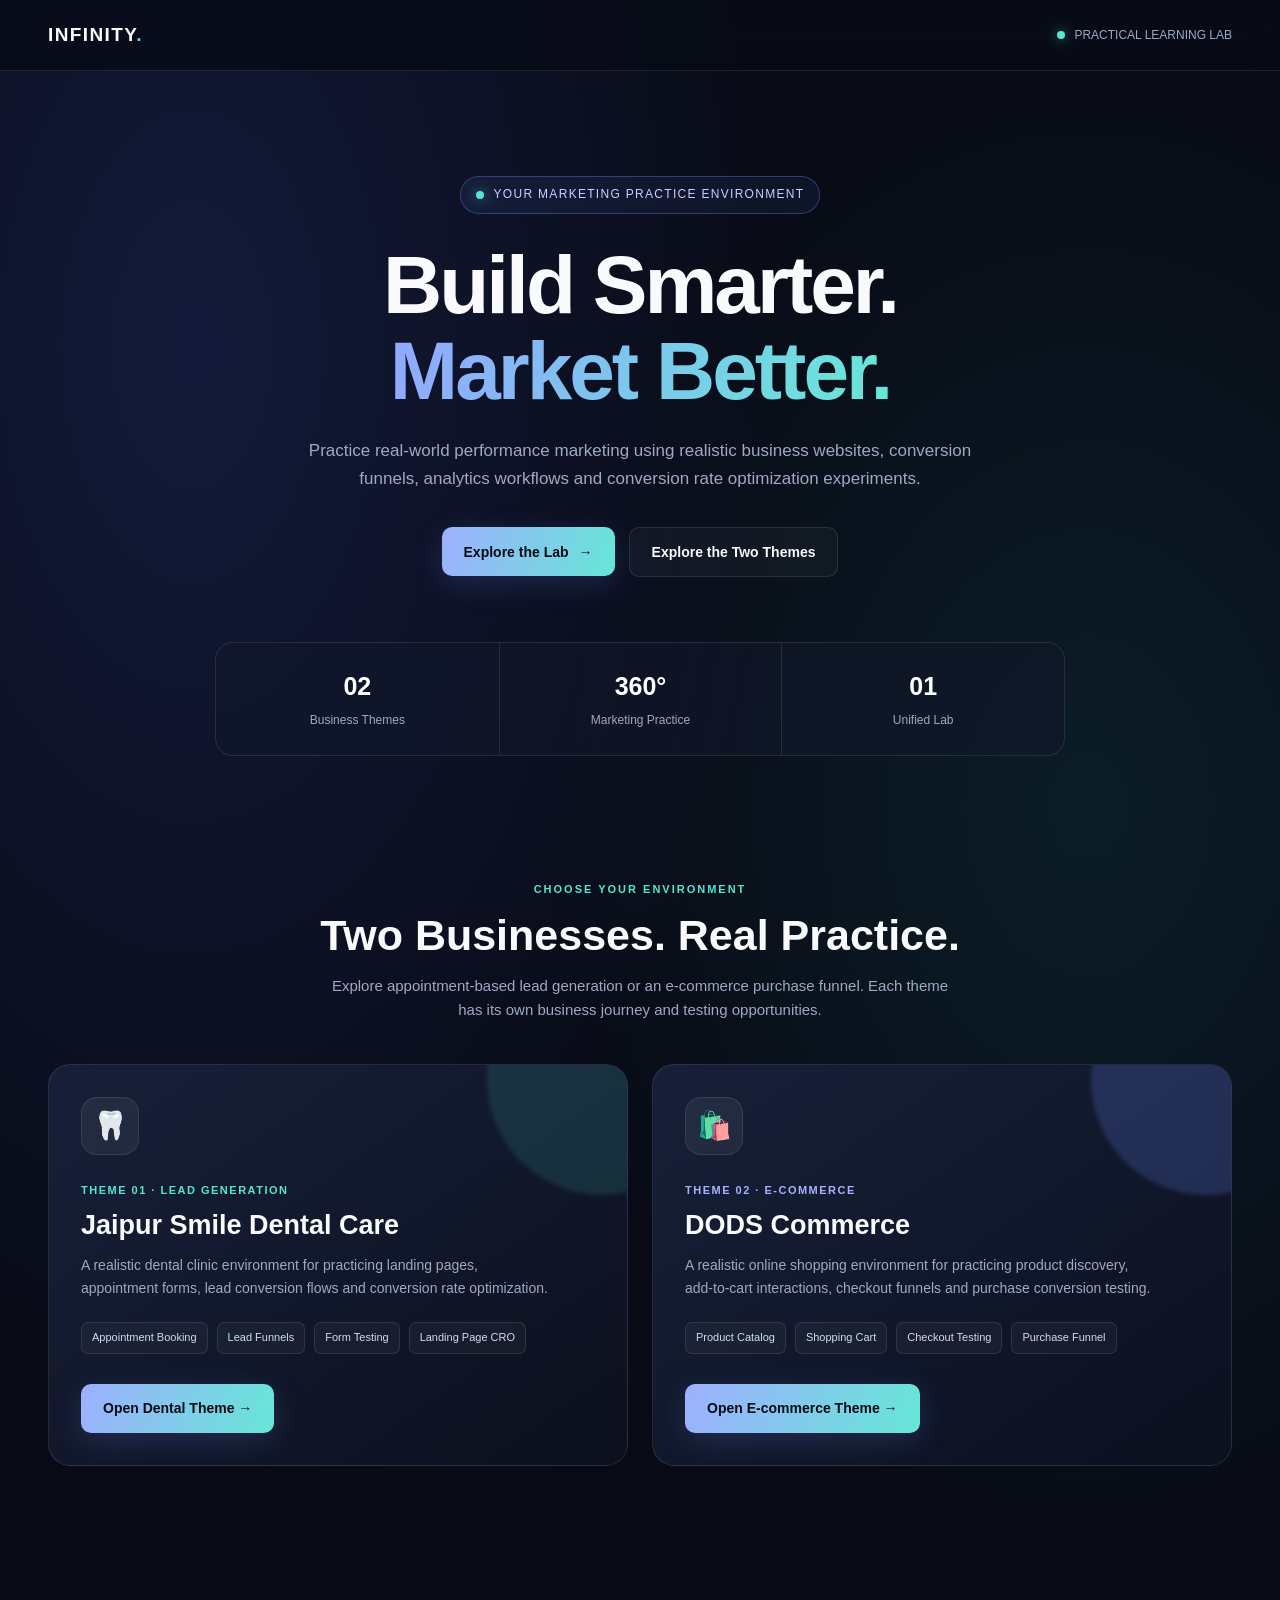
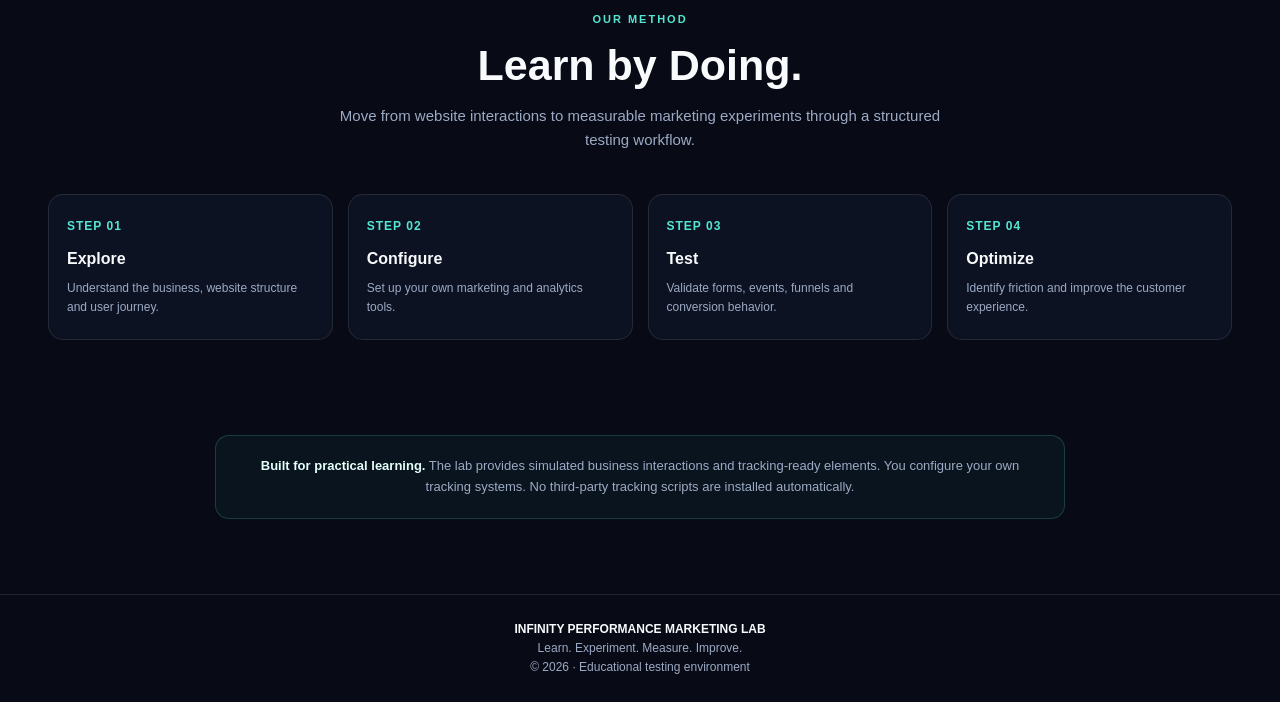
==== index.html @ 77f6cc93 "Create index.html" ====
<!DOCTYPE html>
<html lang="en">
<head>
  <meta charset="UTF-8">
  <meta name="viewport" content="width=device-width, initial-scale=1.0">

  <meta name="theme-color" content="#080b16">
  <meta name="description" content="INFINITY Performance Marketing Lab — a practical environment for testing landing pages, lead generation, ecommerce funnels, conversion tracking and CRO.">

  <title>INFINITY — Performance Marketing Lab</title>

  <style>
    :root {
      --bg: #080b16;
      --surface: #11172a;
      --text: #f8fafc;
      --muted: #9caac4;
      --blue: #6d8cff;
      --cyan: #55e6d2;
      --border: rgba(255,255,255,0.1);
    }

    * {
      box-sizing: border-box;
      margin: 0;
      padding: 0;
    }

    html {
      scroll-behavior: smooth;
    }

    body {
      min-height: 100vh;
      font-family: Arial, Helvetica, sans-serif;
      color: var(--text);
      background:
        radial-gradient(ellipse at 15% 15%, rgba(72,94,220,0.18), transparent 38%),
        radial-gradient(ellipse at 85% 35%, rgba(45,190,181,0.10), transparent 35%),
        var(--bg);
      line-height: 1.6;
      overflow-x: hidden;
    }

    a {
      color: inherit;
      text-decoration: none;
    }

    button, a {
      -webkit-tap-highlight-color: transparent;
    }

    .navbar {
      width: 100%;
      border-bottom: 1px solid var(--border);
      background: rgba(8,11,22,0.82);
      backdrop-filter: blur(16px);
    }

    .nav-inner {
      max-width: 1240px;
      margin: auto;
      padding: 20px 28px;
      display: flex;
      align-items: center;
      justify-content: space-between;
      gap: 20px;
    }

    .brand {
      font-size: 19px;
      font-weight: 900;
      letter-spacing: 1.4px;
    }

    .brand span {
      color: var(--cyan);
    }

    .nav-status {
      color: var(--muted);
      font-size: 12px;
      display: flex;
      align-items: center;
      gap: 9px;
    }

    .status-dot {
      width: 8px;
      height: 8px;
      background: var(--cyan);
      border-radius: 50%;
      box-shadow: 0 0 14px rgba(85,230,210,0.7);
    }

    .hero {
      max-width: 1240px;
      margin: auto;
      padding: 105px 28px 75px;
      text-align: center;
      position: relative;
    }

    .eyebrow {
      display: inline-flex;
      align-items: center;
      gap: 10px;
      padding: 8px 15px;
      border: 1px solid rgba(109,140,255,0.35);
      border-radius: 30px;
      background: rgba(109,140,255,0.08);
      color: #c6d2ff;
      font-size: 12px;
      letter-spacing: 1.3px;
      text-transform: uppercase;
      animation: fade-up 0.7s ease both;
    }

    h1 {
      max-width: 950px;
      margin: 28px auto 22px;
      font-size: clamp(42px, 7vw, 82px);
      line-height: 1.06;
      letter-spacing: -3px;
      animation: fade-up 0.8s ease both;
    }

    .gradient-text {
      background: linear-gradient(100deg, #91a8ff, #67e8d8);
      -webkit-background-clip: text;
      background-clip: text;
      color: transparent;
    }

    .hero-description {
      max-width: 690px;
      margin: 0 auto;
      color: var(--muted);
      font-size: 17px;
      animation: fade-up 1s ease both;
    }

    .hero-actions {
      display: flex;
      justify-content: center;
      align-items: center;
      gap: 14px;
      flex-wrap: wrap;
      margin-top: 35px;
      animation: fade-up 1.1s ease both;
    }

    .button {
      min-height: 49px;
      display: inline-flex;
      align-items: center;
      justify-content: center;
      gap: 10px;
      padding: 13px 22px;
      border-radius: 10px;
      font-weight: 700;
      font-size: 14px;
      transition: transform 0.25s, box-shadow 0.25s, background 0.25s;
    }

    .button:hover {
      transform: translateY(-3px);
    }

    .button-primary {
      color: #080b16;
      background: linear-gradient(110deg, #9eafff, #65e7d6);
      box-shadow: 0 8px 30px rgba(109,140,255,0.18);
    }

    .button-secondary {
      border: 1px solid var(--border);
      background: rgba(255,255,255,0.035);
    }

    .button-secondary:hover {
      background: rgba(255,255,255,0.08);
    }

    .metrics {
      max-width: 850px;
      margin: 65px auto 0;
      display: grid;
      grid-template-columns: repeat(3, 1fr);
      border: 1px solid var(--border);
      background: rgba(17,23,42,0.65);
      border-radius: 18px;
      overflow: hidden;
      animation: fade-up 1.2s ease both;
    }

    .metric {
      padding: 23px 12px;
    }

    .metric + .metric {
      border-left: 1px solid var(--border);
    }

    .metric strong {
      display: block;
      font-size: 25px;
      color: #fff;
    }

    .metric span {
      color: var(--muted);
      font-size: 12px;
    }

    .section {
      max-width: 1240px;
      margin: auto;
      padding: 50px 28px 95px;
    }

    .section-heading {
      text-align: center;
      margin-bottom: 42px;
    }

    .section-heading .label {
      color: var(--cyan);
      text-transform: uppercase;
      letter-spacing: 2px;
      font-size: 11px;
      font-weight: 800;
    }

    .section-heading h2 {
      font-size: clamp(29px, 4vw, 43px);
      line-height: 1.2;
      margin: 12px 0;
    }

    .section-heading p {
      max-width: 620px;
      margin: auto;
      color: var(--muted);
      font-size: 15px;
    }

    .theme-grid {
      display: grid;
      grid-template-columns: repeat(2, minmax(0, 1fr));
      gap: 24px;
    }

    .theme-card {
      position: relative;
      display: flex;
      flex-direction: column;
      min-height: 390px;
      padding: 32px;
      border: 1px solid var(--border);
      border-radius: 22px;
      overflow: hidden;
      background: linear-gradient(145deg, rgba(24,33,58,0.96), rgba(12,17,31,0.96));
      transition: transform 0.3s, border-color 0.3s, box-shadow 0.3s;
    }

    .theme-card::before {
      content: "";
      position: absolute;
      width: 230px;
      height: 230px;
      right: -90px;
      top: -100px;
      border-radius: 50%;
      filter: blur(2px);
      pointer-events: none;
      transition: transform 0.4s;
    }

    .dental-card::before {
      background: rgba(85,230,210,0.12);
    }

    .commerce-card::before {
      background: rgba(109,140,255,0.2);
    }

    .theme-card:hover {
      transform: translateY(-7px);
      border-color: rgba(139,161,255,0.55);
      box-shadow: 0 20px 55px rgba(0,0,0,0.22);
    }

    .theme-card:hover::before {
      transform: scale(1.3);
    }

    .theme-icon {
      width: 58px;
      height: 58px;
      display: grid;
      place-items: center;
      border: 1px solid var(--border);
      border-radius: 16px;
      background: rgba(255,255,255,0.06);
      font-size: 28px;
      margin-bottom: 27px;
    }

    .theme-type {
      color: var(--cyan);
      text-transform: uppercase;
      letter-spacing: 1.5px;
      font-size: 11px;
      font-weight: 800;
    }

    .commerce-card .theme-type {
      color: #a5b4fc;
    }

    .theme-card h3 {
      margin: 9px 0 12px;
      font-size: 27px;
      line-height: 1.25;
    }

    .theme-card > p {
      max-width: 470px;
      color: var(--muted);
      font-size: 14px;
    }

    .feature-list {
      display: flex;
      flex-wrap: wrap;
      gap: 9px;
      margin: 23px 0 30px;
    }

    .feature-list span {
      border: 1px solid var(--border);
      background: rgba(255,255,255,0.035);
      padding: 6px 10px;
      border-radius: 7px;
      font-size: 11px;
      color: #d3dbee;
    }

    .theme-card .button {
      align-self: flex-start;
      margin-top: auto;
    }

    .workflow {
      display: grid;
      grid-template-columns: repeat(4, minmax(0, 1fr));
      gap: 15px;
    }

    .workflow-item {
      padding: 22px 18px;
      background: rgba(17,23,42,0.62);
      border: 1px solid var(--border);
      border-radius: 15px;
    }

    .workflow-number {
      color: var(--cyan);
      font-size: 12px;
      font-weight: 800;
      letter-spacing: 1px;
    }

    .workflow-item h3 {
      font-size: 16px;
      margin: 10px 0 7px;
    }

    .workflow-item p {
      color: var(--muted);
      font-size: 12px;
    }

    .notice {
      max-width: 850px;
      margin: 0 auto 75px;
      padding: 20px 24px;
      border: 1px solid rgba(85,230,210,0.2);
      background: rgba(85,230,210,0.045);
      border-radius: 14px;
      color: var(--muted);
      font-size: 13px;
      text-align: center;
    }

    .notice strong {
      color: #e5fffa;
    }

    footer {
      border-top: 1px solid var(--border);
      padding: 25px 28px;
      text-align: center;
      color: var(--muted);
      font-size: 12px;
    }

    footer strong {
      color: var(--text);
    }

    .reveal {
      opacity: 0;
      transform: translateY(20px);
      transition: opacity 0.65s ease, transform 0.65s ease;
    }

    .reveal.visible {
      opacity: 1;
      transform: translateY(0);
    }

    @keyframes fade-up {
      from {
        opacity: 0;
        transform: translateY(18px);
      }
      to {
        opacity: 1;
        transform: translateY(0);
      }
    }

    @media (max-width: 850px) {
      .hero {
        padding-top: 80px;
      }

      .theme-grid {
        grid-template-columns: 1fr;
      }

      .workflow {
        grid-template-columns: repeat(2, minmax(0, 1fr));
      }

      .theme-card {
        min-height: 350px;
      }
    }

    @media (max-width: 520px) {
      .nav-inner {
        padding: 17px 18px;
      }

      .brand {
        font-size: 15px;
      }

      .nav-status {
        font-size: 10px;
      }

      .hero {
        padding: 70px 19px 55px;
      }

      h1 {
        letter-spacing: -1.8px;
      }

      .hero-description {
        font-size: 15px;
      }

      .metrics {
        margin-top: 45px;
      }

      .metric {
        padding: 17px 7px;
      }

      .metric strong {
        font-size: 20px;
      }

      .metric span {
        font-size: 10px;
      }

      .section {
        padding: 35px 18px 65px;
      }

      .theme-card {
        padding: 24px;
      }

      .theme-card h3 {
        font-size: 24px;
      }

      .workflow {
        grid-template-columns: 1fr;
      }

      .notice {
        margin: 0 18px 55px;
      }
    }

    @media (prefers-reduced-motion: reduce) {
      *,
      *::before,
      *::after {
        scroll-behavior: auto !important;
        animation-duration: 0.01ms !important;
        transition-duration: 0.01ms !important;
      }

      .reveal {
        opacity: 1;
        transform: none;
      }
    }
  </style>
</head>

<body>

  <header class="navbar">
    <div class="nav-inner">

      <a class="brand" href="index.html">
        INFINITY<span>.</span>
      </a>

      <div class="nav-status">
        <span class="status-dot"></span>
        PRACTICAL LEARNING LAB
      </div>

    </div>
  </header>

  <main>

    <section class="hero">

      <div class="eyebrow">
        <span class="status-dot"></span>
        Your Marketing Practice Environment
      </div>

      <h1>
        Build Smarter.<br>
        <span class="gradient-text">Market Better.</span>
      </h1>

      <p class="hero-description">
        Practice real-world performance marketing using realistic
        business websites, conversion funnels, analytics workflows
        and conversion rate optimization experiments.
      </p>

      <div class="hero-actions">

        <a
          class="button button-primary"
          href="dashboard.html"
          data-event="open_dashboard"
        >
          Explore the Lab <span aria-hidden="true">→</span>
        </a>

        <a
          class="button button-secondary"
          href="#themes"
        >
          Explore the Two Themes
        </a>

      </div>

      <div class="metrics">

        <div class="metric">
          <strong>02</strong>
          <span>Business Themes</span>
        </div>

        <div class="metric">
          <strong>360°</strong>
          <span>Marketing Practice</span>
        </div>

        <div class="metric">
          <strong>01</strong>
          <span>Unified Lab</span>
        </div>

      </div>

    </section>

    <section class="section" id="themes">

      <div class="section-heading reveal">

        <div class="label">Choose Your Environment</div>

        <h2>Two Businesses. Real Practice.</h2>

        <p>
          Explore appointment-based lead generation or an
          e-commerce purchase funnel. Each theme has its own
          business journey and testing opportunities.
        </p>

      </div>

      <div class="theme-grid">

        <article class="theme-card dental-card reveal">

          <div class="theme-icon" aria-hidden="true">🦷</div>

          <div class="theme-type">Theme 01 · Lead Generation</div>

          <h3>Jaipur Smile Dental Care</h3>

          <p>
            A realistic dental clinic environment for practicing
            landing pages, appointment forms, lead conversion
            flows and conversion rate optimization.
          </p>

          <div class="feature-list">
            <span>Appointment Booking</span>
            <span>Lead Funnels</span>
            <span>Form Testing</span>
            <span>Landing Page CRO</span>
          </div>

          <a
            class="button button-primary"
            href="themes/dental/index.html"
            data-event="open_dental_theme"
          >
            Open Dental Theme →
          </a>

        </article>

        <article class="theme-card commerce-card reveal">

          <div class="theme-icon" aria-hidden="true">🛍️</div>

          <div class="theme-type">Theme 02 · E-commerce</div>

          <h3>DODS Commerce</h3>

          <p>
            A realistic online shopping environment for practicing
            product discovery, add-to-cart interactions, checkout
            funnels and purchase conversion testing.
          </p>

          <div class="feature-list">
            <span>Product Catalog</span>
            <span>Shopping Cart</span>
            <span>Checkout Testing</span>
            <span>Purchase Funnel</span>
          </div>

          <a
            class="button button-primary"
            href="themes/ecommerce/index.html"
            data-event="open_ecommerce_theme"
          >
            Open E-commerce Theme →
          </a>

        </article>

      </div>

    </section>

    <section class="section">

      <div class="section-heading reveal">

        <div class="label">Our Method</div>

        <h2>Learn by Doing.</h2>

        <p>
          Move from website interactions to measurable marketing
          experiments through a structured testing workflow.
        </p>

      </div>

      <div class="workflow">

        <article class="workflow-item reveal">
          <div class="workflow-number">STEP 01</div>
          <h3>Explore</h3>
          <p>Understand the business, website structure and user journey.</p>
        </article>

        <article class="workflow-item reveal">
          <div class="workflow-number">STEP 02</div>
          <h3>Configure</h3>
          <p>Set up your own marketing and analytics tools.</p>
        </article>

        <article class="workflow-item reveal">
          <div class="workflow-number">STEP 03</div>
          <h3>Test</h3>
          <p>Validate forms, events, funnels and conversion behavior.</p>
        </article>

        <article class="workflow-item reveal">
          <div class="workflow-number">STEP 04</div>
          <h3>Optimize</h3>
          <p>Identify friction and improve the customer experience.</p>
        </article>

      </div>

    </section>

    <aside class="notice">
      <strong>Built for practical learning.</strong>
      The lab provides simulated business interactions and
      tracking-ready elements. You configure your own tracking
      systems. No third-party tracking scripts are installed
      automatically.
    </aside>

  </main>

  <footer>
    <strong>INFINITY PERFORMANCE MARKETING LAB</strong>
    <br>
    Learn. Experiment. Measure. Improve.
    <br>
    © 2026 · Educational testing environment
  </footer>

  <script>
    const revealElements = document.querySelectorAll(".reveal");

    if ("IntersectionObserver" in window) {
      const observer = new IntersectionObserver((entries) => {
        entries.forEach((entry) => {
          if (entry.isIntersecting) {
            entry.target.classList.add("visible");
            observer.unobserve(entry.target);
          }
        });
      }, {
        threshold: 0.12
      });

      revealElements.forEach((element) => {
        observer.observe(element);
      });
    } else {
      revealElements.forEach((element) => {
        element.classList.add("visible");
      });
    }
  </script>

</body>
</html>
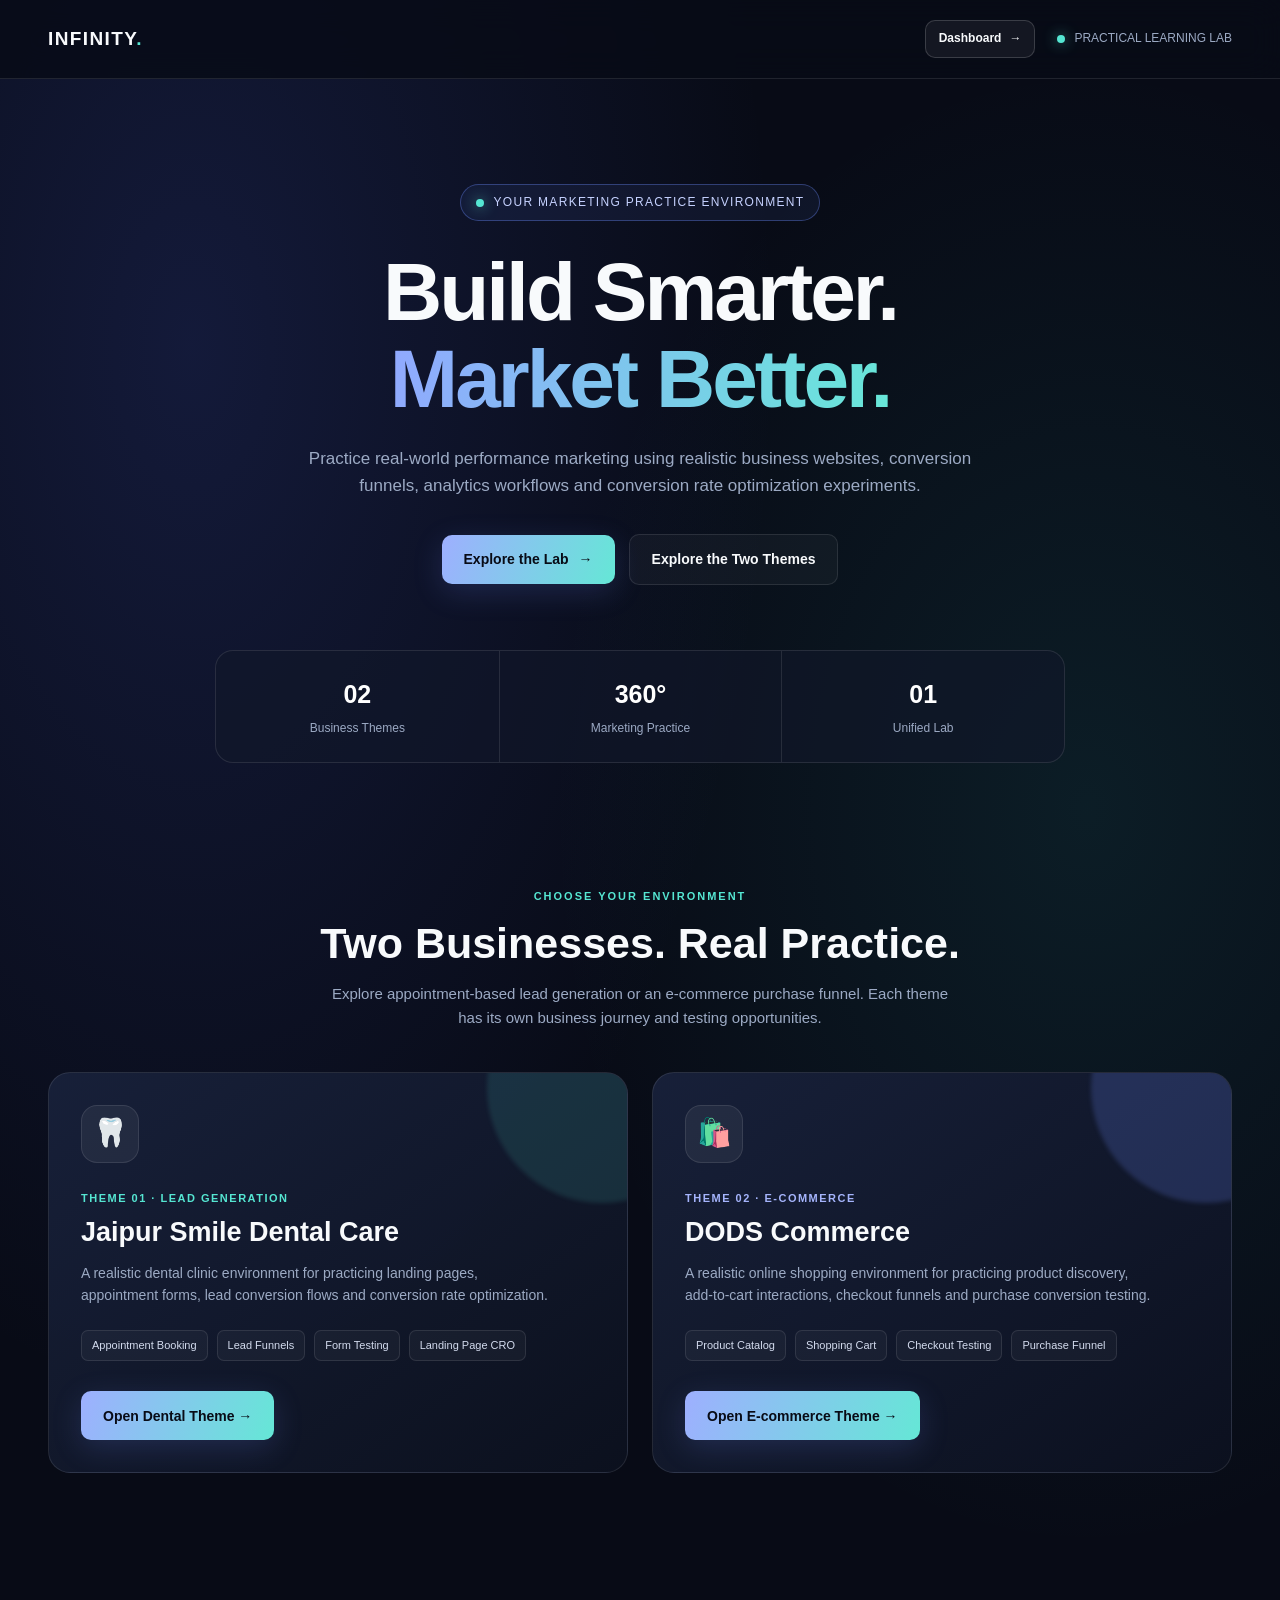
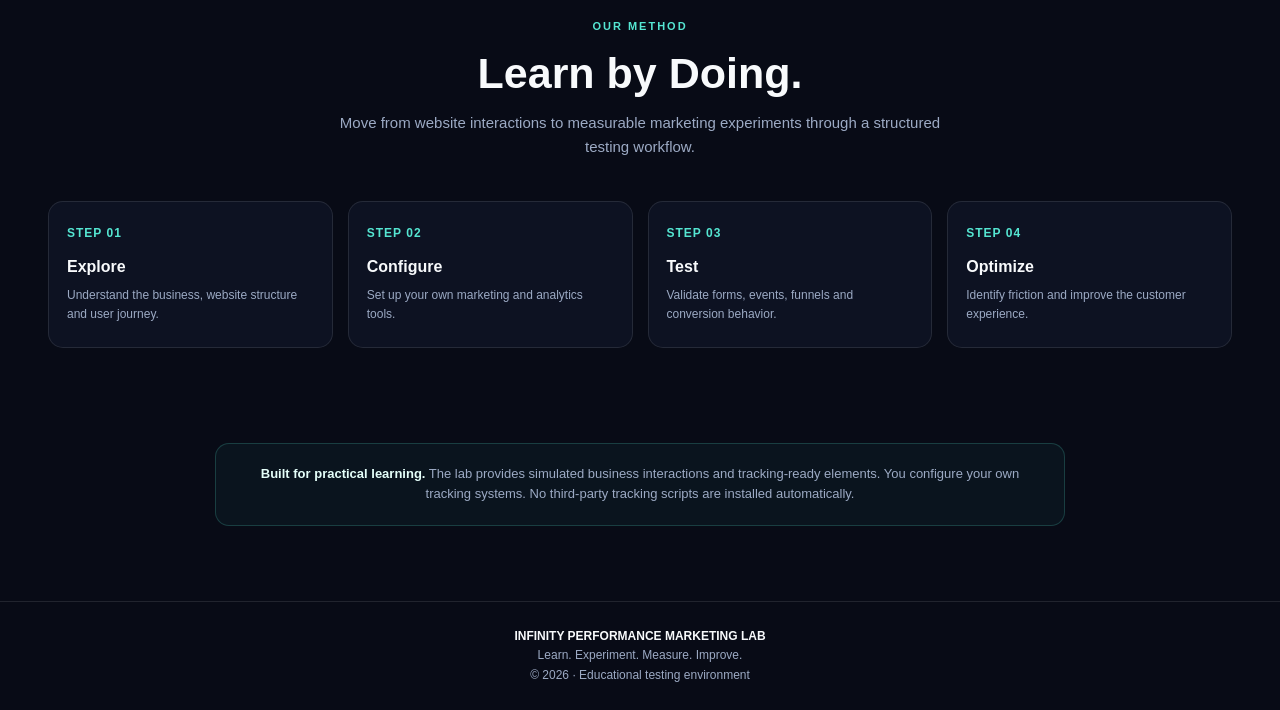
==== commit 0a9545ce: "Add navigation actions and dashboard link to header" ====
--- a/index.html
+++ b/index.html
@@ -3,6 +3,10 @@
 <head>
   <meta charset="UTF-8">
   <meta name="viewport" content="width=device-width, initial-scale=1.0">
+
+  <link rel="stylesheet" href="css/main.css">
+<link rel="stylesheet" href="css/animations.css">
+<link rel="stylesheet" href="css/responsive.css">
 
   <meta name="theme-color" content="#080b16">
   <meta name="description" content="INFINITY Performance Marketing Lab — a practical environment for testing landing pages, lead generation, ecommerce funnels, conversion tracking and CRO.">
@@ -527,6 +531,63 @@
         transform: none;
       }
     }
+
+    .nav-actions {
+      display: flex;
+      align-items: center;
+      justify-content: flex-end;
+      gap: 22px;
+    }
+
+    .dashboard-link {
+      display: inline-flex;
+      align-items: center;
+      justify-content: center;
+      gap: 8px;
+      min-height: 38px;
+      padding: 8px 13px;
+      border: 1px solid rgba(255,255,255,0.16);
+      border-radius: 10px;
+      background: rgba(255,255,255,0.055);
+      color: var(--text);
+      font-size: 12px;
+      font-weight: 700;
+      white-space: nowrap;
+      transition: background 0.25s ease, border-color 0.25s ease, transform 0.25s ease;
+    }
+
+    .dashboard-link:hover {
+      background: rgba(109,140,255,0.16);
+      border-color: rgba(109,140,255,0.55);
+      transform: translateY(-1px);
+    }
+
+    @media (max-width: 520px) {
+      .nav-inner {
+        padding: 14px 16px;
+        gap: 10px;
+      }
+
+      .nav-actions {
+        gap: 10px;
+      }
+
+      .nav-status {
+        font-size: 0;
+        gap: 0;
+      }
+
+      .nav-status .status-dot {
+        width: 7px;
+        height: 7px;
+      }
+
+      .dashboard-link {
+        min-height: 34px;
+        padding: 7px 9px;
+        font-size: 11px;
+      }
+    }
   </style>
 </head>
 
@@ -539,9 +600,14 @@
         INFINITY<span>.</span>
       </a>
 
-      <div class="nav-status">
-        <span class="status-dot"></span>
-        PRACTICAL LEARNING LAB
+      <div class="nav-actions">
+        <a class="dashboard-link" href="dashboard.html" data-event="open_dashboard">
+          Dashboard <span aria-hidden="true">→</span>
+        </a>
+        <div class="nav-status">
+          <span class="status-dot"></span>
+          PRACTICAL LEARNING LAB
+        </div>
       </div>
 
     </div>
--- a/css/main.css
+++ b/css/main.css
@@ -0,0 +1,522 @@
+/* =========================================
+   INFINITY PERFORMANCE MARKETING LAB
+   Shared Design System
+   Version 1.0
+========================================= */
+
+:root {
+  --color-bg: #080b16;
+  --color-surface: #11182a;
+  --color-surface-hover: #151e34;
+
+  --color-text: #f4f7ff;
+  --color-muted: #97a5c0;
+
+  --color-primary: #7b94ff;
+  --color-secondary: #5de6d2;
+
+  --color-border: rgba(255, 255, 255, 0.09);
+
+  --radius-small: 8px;
+  --radius-medium: 14px;
+  --radius-large: 22px;
+
+  --container-width: 1240px;
+
+  --transition-fast: 180ms ease;
+  --transition-normal: 280ms ease;
+  --transition-slow: 500ms ease;
+}
+
+/* RESET */
+
+* {
+  box-sizing: border-box;
+}
+
+html {
+  scroll-behavior: smooth;
+  -webkit-text-size-adjust: 100%;
+}
+
+body {
+  margin: 0;
+  min-height: 100vh;
+
+  font-family: Arial, Helvetica, sans-serif;
+  line-height: 1.6;
+
+  color: var(--color-text);
+  background: var(--color-bg);
+
+  overflow-x: hidden;
+}
+
+img,
+svg,
+video {
+  max-width: 100%;
+  height: auto;
+}
+
+img {
+  display: block;
+}
+
+a {
+  color: inherit;
+  text-decoration: none;
+}
+
+button,
+input,
+select,
+textarea {
+  font: inherit;
+}
+
+button,
+a {
+  -webkit-tap-highlight-color: transparent;
+}
+
+button {
+  cursor: pointer;
+}
+
+button:disabled {
+  cursor: not-allowed;
+  opacity: 0.55;
+}
+
+/* ACCESSIBILITY */
+
+:focus-visible {
+  outline: 2px solid var(--color-secondary);
+  outline-offset: 4px;
+}
+
+.skip-link {
+  position: absolute;
+  top: -100px;
+  left: 15px;
+  z-index: 1000;
+
+  padding: 12px 16px;
+
+  color: #080b16;
+  background: var(--color-secondary);
+
+  border-radius: var(--radius-small);
+}
+
+.skip-link:focus {
+  top: 15px;
+}
+
+/* CONTAINER */
+
+.container {
+  width: min(
+    calc(100% - 40px),
+    var(--container-width)
+  );
+
+  margin-inline: auto;
+}
+
+/* TYPOGRAPHY */
+
+.heading-gradient {
+  background: linear-gradient(
+    100deg,
+    #9eafff,
+    #65e7d6
+  );
+
+  color: transparent;
+
+  background-clip: text;
+  -webkit-background-clip: text;
+}
+
+.text-muted {
+  color: var(--color-muted);
+}
+
+.text-center {
+  text-align: center;
+}
+
+/* BUTTONS */
+
+.btn {
+  display: inline-flex;
+  align-items: center;
+  justify-content: center;
+  gap: 9px;
+
+  min-height: 44px;
+  padding: 11px 18px;
+
+  border: 1px solid transparent;
+  border-radius: 9px;
+
+  font-size: 13px;
+  font-weight: 800;
+
+  transition:
+    transform var(--transition-fast),
+    background var(--transition-fast),
+    box-shadow var(--transition-fast);
+}
+
+.btn:hover {
+  transform: translateY(-2px);
+}
+
+.btn-primary {
+  color: #080b16;
+
+  background: linear-gradient(
+    100deg,
+    #a0b0ff,
+    #65e7d6
+  );
+
+  box-shadow: 0 6px 20px rgba(123, 148, 255, 0.12);
+}
+
+.btn-secondary {
+  color: var(--color-text);
+
+  background: rgba(255, 255, 255, 0.035);
+  border-color: var(--color-border);
+}
+
+.btn-secondary:hover {
+  background: rgba(255, 255, 255, 0.08);
+}
+
+/* CARDS */
+
+.card {
+  padding: 24px;
+
+  background: var(--color-surface);
+  border: 1px solid var(--color-border);
+
+  border-radius: var(--radius-medium);
+
+  transition:
+    transform var(--transition-normal),
+    border-color var(--transition-normal),
+    box-shadow var(--transition-normal);
+}
+
+.card-hover:hover {
+  transform: translateY(-4px);
+
+  border-color: rgba(123, 148, 255, 0.4);
+
+  box-shadow: 0 16px 35px rgba(0, 0, 0, 0.16);
+}
+
+/* STATUS INDICATOR */
+
+.status-dot {
+  display: inline-block;
+
+  width: 8px;
+  height: 8px;
+
+  flex-shrink: 0;
+
+  border-radius: 50%;
+
+  background: var(--color-secondary);
+
+  box-shadow: 0 0 12px rgba(93, 230, 210, 0.5);
+}
+
+/* BADGES */
+
+.badge {
+  display: inline-flex;
+  align-items: center;
+  gap: 7px;
+
+  padding: 6px 10px;
+
+  border: 1px solid var(--color-border);
+  border-radius: 7px;
+
+  color: var(--color-muted);
+
+  background: rgba(255, 255, 255, 0.025);
+
+  font-size: 11px;
+  font-weight: 700;
+}
+
+/* FORMS */
+
+.form-group {
+  display: grid;
+  gap: 7px;
+  margin-bottom: 18px;
+}
+
+.form-group label {
+  font-size: 13px;
+  font-weight: 700;
+}
+
+.form-control {
+  width: 100%;
+  min-height: 44px;
+
+  padding: 11px 13px;
+
+  color: var(--color-text);
+  background: var(--color-surface);
+
+  border: 1px solid var(--color-border);
+  border-radius: var(--radius-small);
+
+  outline: none;
+
+  transition: border-color var(--transition-fast);
+}
+
+.form-control:focus {
+  border-color: var(--color-primary);
+}
+
+.form-control::placeholder {
+  color: #71809d;
+}
+
+/* SECTION SPACING */
+
+.section {
+  margin-block: 50px;
+}
+
+.section-heading {
+  margin-bottom: 25px;
+}
+
+.section-heading h2 {
+  margin: 8px 0;
+  line-height: 1.25;
+}
+
+.section-heading p {
+  max-width: 650px;
+  color: var(--color-muted);
+}
+
+/* GRID SYSTEM */
+
+.grid {
+  display: grid;
+  gap: 20px;
+}
+
+.grid-2 {
+  grid-template-columns: repeat(2, minmax(0, 1fr));
+}
+
+.grid-3 {
+  grid-template-columns: repeat(3, minmax(0, 1fr));
+}
+
+.grid-4 {
+  grid-template-columns: repeat(4, minmax(0, 1fr));
+}
+
+/* ANIMATION KEYFRAMES */
+
+@keyframes infinityFadeUp {
+  from {
+    opacity: 0;
+    transform: translateY(20px);
+  }
+
+  to {
+    opacity: 1;
+    transform: translateY(0);
+  }
+}
+
+@keyframes infinityFadeIn {
+  from {
+    opacity: 0;
+  }
+
+  to {
+    opacity: 1;
+  }
+}
+
+@keyframes infinityFloat {
+  0%,
+  100% {
+    transform: translateY(0);
+  }
+
+  50% {
+    transform: translateY(-7px);
+  }
+}
+
+@keyframes infinityPulse {
+  0%,
+  100% {
+    opacity: 1;
+  }
+
+  50% {
+    opacity: 0.65;
+  }
+}
+
+/* ANIMATION UTILITIES */
+
+.animate-fade-up {
+  animation: infinityFadeUp 600ms ease both;
+}
+
+.animate-fade-in {
+  animation: infinityFadeIn 600ms ease both;
+}
+
+.animate-float {
+  animation: infinityFloat 4s ease-in-out infinite;
+}
+
+.animate-pulse {
+  animation: infinityPulse 2s ease-in-out infinite;
+}
+
+/* LOADING PLACEHOLDER */
+
+.skeleton {
+  position: relative;
+  overflow: hidden;
+
+  background: #182137;
+  border-radius: var(--radius-small);
+}
+
+.skeleton::after {
+  content: "";
+
+  position: absolute;
+  inset: 0;
+
+  background: linear-gradient(
+    90deg,
+    transparent,
+    rgba(255, 255, 255, 0.07),
+    transparent
+  );
+
+  transform: translateX(-100%);
+
+  animation: skeletonShimmer 1.5s infinite;
+}
+
+@keyframes skeletonShimmer {
+  to {
+    transform: translateX(100%);
+  }
+}
+
+/* NOTIFICATIONS */
+
+.notice {
+  padding: 16px 18px;
+
+  border: 1px solid var(--color-border);
+  border-radius: var(--radius-medium);
+
+  background: var(--color-surface);
+
+  font-size: 13px;
+}
+
+.notice-info {
+  border-color: rgba(123, 148, 255, 0.3);
+}
+
+.notice-success {
+  border-color: rgba(93, 230, 210, 0.3);
+}
+
+.notice-warning {
+  border-color: rgba(255, 190, 100, 0.35);
+}
+
+/* FOOTER */
+
+.site-footer {
+  padding: 28px 20px;
+
+  border-top: 1px solid var(--color-border);
+
+  color: var(--color-muted);
+
+  text-align: center;
+  font-size: 12px;
+}
+
+/* RESPONSIVE */
+
+@media (max-width: 900px) {
+  .grid-4 {
+    grid-template-columns: repeat(2, minmax(0, 1fr));
+  }
+
+  .grid-3 {
+    grid-template-columns: repeat(2, minmax(0, 1fr));
+  }
+}
+
+@media (max-width: 600px) {
+  .container {
+    width: min(calc(100% - 30px), var(--container-width));
+  }
+
+  .grid-2,
+  .grid-3,
+  .grid-4 {
+    grid-template-columns: 1fr;
+  }
+
+  .section {
+    margin-block: 35px;
+  }
+
+  .card {
+    padding: 19px;
+  }
+
+  .btn {
+    min-height: 46px;
+  }
+}
+
+/* REDUCE MOTION FOR ACCESSIBILITY */
+
+@media (prefers-reduced-motion: reduce) {
+  *,
+  *::before,
+  *::after {
+    scroll-behavior: auto !important;
+    animation-duration: 0.01ms !important;
+    animation-iteration-count: 1 !important;
+    transition-duration: 0.01ms !important;
+  }
+}
--- a/css/animations.css
+++ b/css/animations.css
@@ -0,0 +1,255 @@
+/* =========================================
+   INFINITY PERFORMANCE MARKETING LAB
+   Shared Animation System
+   File: css/animations.css
+========================================= */
+
+/* ---------- Reveal on Scroll ---------- */
+
+.reveal {
+  opacity: 0;
+  transform: translateY(24px);
+  transition:
+    opacity 0.7s ease,
+    transform 0.7s cubic-bezier(0.2, 0.7, 0.2, 1);
+}
+
+.reveal.is-visible {
+  opacity: 1;
+  transform: translateY(0);
+}
+
+/* ---------- Directional Reveals ---------- */
+
+.reveal-left {
+  opacity: 0;
+  transform: translateX(-24px);
+  transition:
+    opacity 0.7s ease,
+    transform 0.7s ease;
+}
+
+.reveal-right {
+  opacity: 0;
+  transform: translateX(24px);
+  transition:
+    opacity 0.7s ease,
+    transform 0.7s ease;
+}
+
+.reveal-left.is-visible,
+.reveal-right.is-visible {
+  opacity: 1;
+  transform: translateX(0);
+}
+
+/* ---------- Staggered Animation Delays ---------- */
+
+.delay-1 {
+  transition-delay: 0.1s;
+}
+
+.delay-2 {
+  transition-delay: 0.2s;
+}
+
+.delay-3 {
+  transition-delay: 0.3s;
+}
+
+.delay-4 {
+  transition-delay: 0.4s;
+}
+
+/* ---------- Floating Animation ---------- */
+
+@keyframes infinity-float {
+  0%,
+  100% {
+    transform: translateY(0);
+  }
+
+  50% {
+    transform: translateY(-10px);
+  }
+}
+
+.float-animation {
+  animation: infinity-float 5s ease-in-out infinite;
+}
+
+/* ---------- Gentle Pulse ---------- */
+
+@keyframes infinity-pulse {
+  0%,
+  100% {
+    opacity: 1;
+  }
+
+  50% {
+    opacity: 0.72;
+  }
+}
+
+.pulse-animation {
+  animation: infinity-pulse 2.5s ease-in-out infinite;
+}
+
+/* ---------- Glow Animation ---------- */
+
+@keyframes infinity-glow {
+  0%,
+  100% {
+    box-shadow: 0 0 12px rgba(99, 102, 241, 0.12);
+  }
+
+  50% {
+    box-shadow: 0 0 28px rgba(99, 102, 241, 0.28);
+  }
+}
+
+.glow-animation {
+  animation: infinity-glow 3s ease-in-out infinite;
+}
+
+/* ---------- Loading Spinner ---------- */
+
+@keyframes infinity-spin {
+  to {
+    transform: rotate(360deg);
+  }
+}
+
+.loading-spinner {
+  width: 24px;
+  height: 24px;
+  border: 3px solid rgba(148, 163, 184, 0.25);
+  border-top-color: currentColor;
+  border-radius: 50%;
+  animation: infinity-spin 0.8s linear infinite;
+}
+
+/* ---------- Shimmer / Skeleton Loading ---------- */
+
+@keyframes infinity-shimmer {
+  0% {
+    background-position: -200% 0;
+  }
+
+  100% {
+    background-position: 200% 0;
+  }
+}
+
+.skeleton {
+  background: linear-gradient(
+    90deg,
+    rgba(148, 163, 184, 0.08) 25%,
+    rgba(148, 163, 184, 0.18) 50%,
+    rgba(148, 163, 184, 0.08) 75%
+  );
+
+  background-size: 200% 100%;
+  animation: infinity-shimmer 1.8s ease-in-out infinite;
+  border-radius: 10px;
+}
+
+/* ---------- Interactive Hover ---------- */
+
+.hover-lift {
+  transition:
+    transform 0.25s ease,
+    box-shadow 0.25s ease;
+}
+
+.hover-lift:hover {
+  transform: translateY(-5px);
+}
+
+.hover-scale {
+  transition: transform 0.25s ease;
+}
+
+.hover-scale:hover {
+  transform: scale(1.025);
+}
+
+/* ---------- Button Press ---------- */
+
+.press-effect {
+  transition: transform 0.15s ease;
+}
+
+.press-effect:active {
+  transform: scale(0.97);
+}
+
+/* ---------- Gradient Movement ---------- */
+
+@keyframes infinity-gradient {
+  0% {
+    background-position: 0% 50%;
+  }
+
+  50% {
+    background-position: 100% 50%;
+  }
+
+  100% {
+    background-position: 0% 50%;
+  }
+}
+
+.animated-gradient {
+  background-size: 200% 200%;
+  animation: infinity-gradient 8s ease infinite;
+}
+
+/* ---------- Status Indicator ---------- */
+
+@keyframes infinity-status-ping {
+  0% {
+    transform: scale(1);
+    opacity: 0.8;
+  }
+
+  80%,
+  100% {
+    transform: scale(1.8);
+    opacity: 0;
+  }
+}
+
+.status-ping {
+  position: relative;
+}
+
+.status-ping::after {
+  content: "";
+  position: absolute;
+  inset: 0;
+  border-radius: inherit;
+  background: currentColor;
+  animation: infinity-status-ping 1.8s ease-out infinite;
+  pointer-events: none;
+}
+
+/* ---------- Accessibility: Reduced Motion ---------- */
+
+@media (prefers-reduced-motion: reduce) {
+  *,
+  *::before,
+  *::after {
+    animation-duration: 0.01ms !important;
+    animation-iteration-count: 1 !important;
+    scroll-behavior: auto !important;
+    transition-duration: 0.01ms !important;
+  }
+
+  .reveal,
+  .reveal-left,
+  .reveal-right {
+    opacity: 1;
+    transform: none;
+  }
+}
--- a/css/responsive.css
+++ b/css/responsive.css
@@ -0,0 +1,223 @@
+/* =========================================
+   INFINITY PERFORMANCE MARKETING LAB
+   Responsive Layout Utilities
+   File: css/responsive.css
+========================================= */
+
+/* ---------- Prevent Horizontal Overflow ---------- */
+
+html {
+  max-width: 100%;
+  overflow-x: clip;
+}
+
+body {
+  max-width: 100%;
+  overflow-x: clip;
+}
+
+img,
+video,
+svg,
+canvas {
+  max-width: 100%;
+}
+
+iframe {
+  max-width: 100%;
+}
+
+/* ---------- Flexible Text ---------- */
+
+h1,
+h2,
+h3,
+h4,
+p {
+  overflow-wrap: anywhere;
+}
+
+button,
+input,
+select,
+textarea {
+  max-width: 100%;
+}
+
+/* ---------- Tablet ---------- */
+
+@media (max-width: 1024px) {
+  .container {
+    width: min(100% - 40px, 100%);
+  }
+
+  .grid-4 {
+    grid-template-columns: repeat(2, minmax(0, 1fr));
+  }
+
+  .grid-3 {
+    grid-template-columns: repeat(2, minmax(0, 1fr));
+  }
+
+  .dashboard-layout {
+    grid-template-columns: 1fr;
+  }
+
+  .dashboard-sidebar {
+    position: static;
+    width: 100%;
+    height: auto;
+  }
+
+  .hero-layout {
+    grid-template-columns: 1fr;
+  }
+
+  .hero-content {
+    max-width: 760px;
+  }
+}
+
+/* ---------- Mobile ---------- */
+
+@media (max-width: 768px) {
+  .container {
+    width: calc(100% - 32px);
+  }
+
+  .grid-2,
+  .grid-3,
+  .grid-4 {
+    grid-template-columns: 1fr;
+  }
+
+  .section {
+    padding-top: 56px;
+    padding-bottom: 56px;
+  }
+
+  .hero {
+    padding-top: 64px;
+    padding-bottom: 64px;
+  }
+
+  .hero h1 {
+    font-size: clamp(2rem, 9vw, 3.5rem);
+    line-height: 1.08;
+  }
+
+  .hero p {
+    font-size: 1rem;
+  }
+
+  .button-group {
+    display: flex;
+    flex-direction: column;
+    align-items: stretch;
+    gap: 12px;
+  }
+
+  .button-group .btn,
+  .button-group button {
+    width: 100%;
+  }
+
+  .dashboard-main {
+    padding: 20px 16px;
+  }
+
+  .dashboard-header {
+    align-items: flex-start;
+    flex-direction: column;
+    gap: 16px;
+  }
+
+  .dashboard-sidebar nav {
+    display: flex;
+    flex-wrap: wrap;
+    gap: 8px;
+  }
+
+  .dashboard-sidebar nav a {
+    flex: 1 1 auto;
+  }
+
+  .card {
+    min-width: 0;
+  }
+
+  .table-wrapper {
+    max-width: 100%;
+    overflow-x: auto;
+    -webkit-overflow-scrolling: touch;
+  }
+
+  table {
+    min-width: 560px;
+  }
+
+  input,
+  select,
+  textarea {
+    font-size: 16px;
+  }
+}
+
+/* ---------- Small Mobile ---------- */
+
+@media (max-width: 480px) {
+  .container {
+    width: calc(100% - 24px);
+  }
+
+  .section {
+    padding-top: 40px;
+    padding-bottom: 40px;
+  }
+
+  .hero {
+    padding-top: 48px;
+    padding-bottom: 48px;
+  }
+
+  .hero h1 {
+    font-size: clamp(1.8rem, 10vw, 2.7rem);
+  }
+
+  .card {
+    padding: 18px;
+  }
+
+  .badge {
+    font-size: 0.75rem;
+  }
+
+  .dashboard-main {
+    padding: 16px 12px;
+  }
+}
+
+/* ---------- Touch Devices ---------- */
+
+@media (hover: none) {
+  .hover-lift:hover,
+  .hover-scale:hover {
+    transform: none;
+  }
+}
+
+/* ---------- Reduced Motion ---------- */
+
+@media (prefers-reduced-motion: reduce) {
+  html {
+    scroll-behavior: auto;
+  }
+
+  *,
+  *::before,
+  *::after {
+    animation-duration: 0.01ms !important;
+    animation-iteration-count: 1 !important;
+    transition-duration: 0.01ms !important;
+  }
+}
